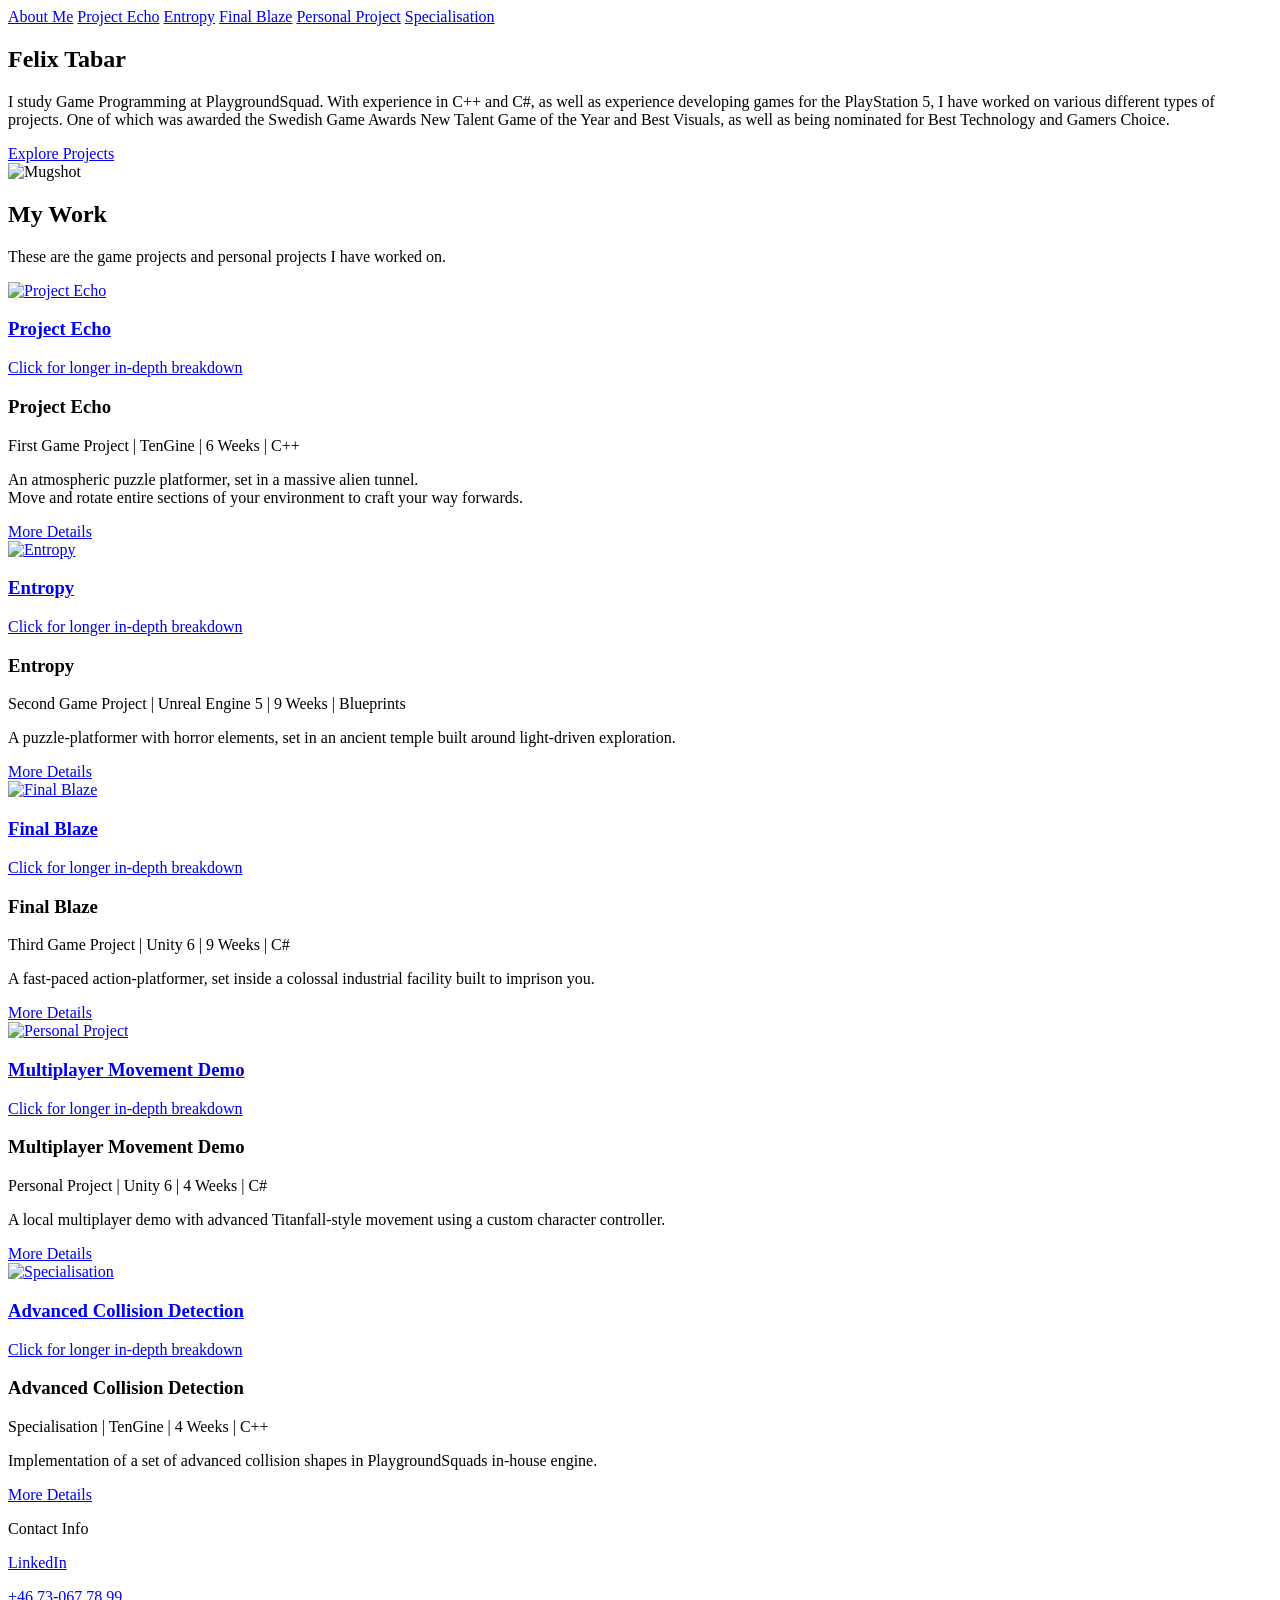
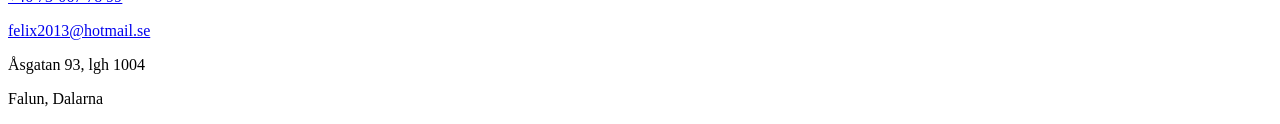
==== index.html @ 7a516125 "rewrote page titles" ====
<!DOCTYPE html>
<html lang="en">
<head>
    <meta charset="UTF-8">
    <meta name="viewport" content="width=device-width, initial-scale=1.0">
    <title>Felix Tabar - Home</title>
    
    <!-- Google Fonts -->
    <link rel="preconnect" href="https://fonts.googleapis.com">
    <link rel="preconnect" href="https://fonts.gstatic.com" crossorigin>
    <link href="https://fonts.googleapis.com/css2?family=Cormorant+Garamond:ital,wght@0,300;0,400;0,500;0,600;1,300;1,400&family=DM+Sans:ital,wght@0,400;0,500;0,600;1,400&display=swap" rel="stylesheet">
    <link rel="stylesheet" href="style.css">
    <!--

-->
</head>
<body>
    <!-- Header -->
    <header class="site-header" id="header">
        <div class="container">
            <nav class="nav-main">
                <a href="#">About Me</a>
                <a href="echo/index.html">Project Echo</a>
                <a href="entropy/index.html">Entropy</a>
                <a href="blaze/index.html">Final Blaze</a>
                <a href="personal-project/index.html">Personal Project</a>
                <a href="specialisation/index.html">Specialisation</a>
            </nav>
        </div>
    </header>
    
    <!-- Hero Section -->
    <section class="hero">
        <div class="hero-content">
            <h1 class="heading-display hero-title">
                Felix Tabar
            </h1>
            <p class="text-body hero-description">
                I study Game Programming at PlaygroundSquad.
                With experience in C++ and C#, as well as experience developing games for the PlayStation 5, I have worked on various different types of projects.
                One of which was awarded the Swedish Game Awards New Talent Game of the Year and Best Visuals,
                as well as being nominated for Best Technology and Gamers Choice.
            </p>
            <div class="hero-actions">
                <a href="#collections" class="btn-primary">Explore Projects</a>
            </div>
        </div>
        <div class="hero-image">
            <img src="images/felix.jpg" 
                alt="Mugshot">
        </div>
    </section>

    <!-- Collections -->
    <section class="collections" id="collections">
        <div class="container">
            <div class="section-header">
                <div class="section-header-left">
                    <h2 class="heading-display section-title">My Work</h2>
                    <p class="text-body section-subtitle">
                        These are the game projects and personal projects I have worked on.
                    </p>
                </div>
            </div>
            
            <div class="collections-grid">

    <div class="collection-item">

        <a href="echo/index.html" class="collection-media">
            <div class="collection-image">
                <img src="images/echo-banner.jpg" alt="Project Echo">
            </div>

            <div class="collection-overlay">
                <h3 class="collection-name">Project Echo</h3>
                <p class="collection-count">Click for longer in-depth breakdown</p>
            </div>
        </a>

        <div class="collection-text">
            <h3 class="collection-title">Project Echo</h3>
            <p class="collection-subtitle">First Game Project | TenGine | 6 Weeks | C++</p>

            <p class="collection-description">
                An atmospheric puzzle platformer, set in a massive alien tunnel.
                <br>
                Move and rotate entire sections of your environment to craft your way forwards.
            </p>

            <div>
                <a href="echo/index.html" class="btn-collection">More Details</a>
            </div>
        </div>

    </div>

    <div class="collection-item">

        <a href="entropy/index.html" class="collection-media">
            <div class="collection-image">
                <img src="images/entropy-banner3.png" alt="Entropy">
            </div>

            <div class="collection-overlay">
                <h3 class="collection-name">Entropy</h3>
                <p class="collection-count">Click for longer in-depth breakdown</p>
            </div>
        </a>

        <div class="collection-text">
            <h3 class="collection-title">Entropy</h3>
            <p class="collection-subtitle">Second Game Project | Unreal Engine 5 | 9 Weeks | Blueprints</p>

            <p class="collection-description">
                A puzzle-platformer with horror elements, set in an ancient temple built around light-driven exploration.
            </p>

            <div>
                <a href="entropy/index.html" class="btn-collection">More Details</a>
            </div>
        </div>

    </div>

    <div class="collection-item">

        <a href="blaze/index.html" class="collection-media">
            <div class="collection-image">
                <img src="images/blaze-banner2.jpg" alt="Final Blaze">
            </div>

            <div class="collection-overlay">
                <h3 class="collection-name">Final Blaze</h3>
                <p class="collection-count">Click for longer in-depth breakdown</p>
            </div>
        </a>

        <div class="collection-text">
            <h3 class="collection-title">Final Blaze</h3>
            <p class="collection-subtitle">Third Game Project | Unity 6 | 9 Weeks | C#</p>

            <p class="collection-description">
                A fast-paced action-platformer, set inside a colossal industrial facility built to imprison you.
            </p>

            <div>
                <a href="blaze/index.html" class="btn-collection">More Details</a>
            </div>
        </div>

    </div>

    <div class="collection-item">

        <a href="personal-project/index.html" class="collection-media">
            <div class="collection-image">
                <img src="images/personal-project-banner.png" alt="Personal Project">
            </div>

            <div class="collection-overlay">
                <h3 class="collection-name">Multiplayer Movement Demo</h3>
                <p class="collection-count">Click for longer in-depth breakdown</p>
            </div>
        </a>

        <div class="collection-text">
            <h3 class="collection-title">Multiplayer Movement Demo</h3>
            <p class="collection-subtitle">Personal Project | Unity 6 | 4 Weeks | C#</p>

            <p class="collection-description">
                A local multiplayer demo with advanced Titanfall-style movement using a custom character controller.
            </p>

            <div>
                <a href="personal-project/index.html" class="btn-collection">More Details</a>
            </div>
        </div>

    </div>

    <div class="collection-item">

        <a href="specialisation/index.html" class="collection-media">
            <div class="collection-image">
                <img src="images/specialisation-banner.png" alt="Specialisation">
            </div>

            <div class="collection-overlay">
                <h3 class="collection-name">Advanced Collision Detection</h3>
                <p class="collection-count">Click for longer in-depth breakdown</p>
            </div>
        </a>

        <div class="collection-text">
            <h3 class="collection-title">Advanced Collision Detection</h3>
            <p class="collection-subtitle">Specialisation | TenGine | 4 Weeks | C++</p>

            <p class="collection-description">
                Implementation of a set of advanced collision shapes in PlaygroundSquads in-house engine.
            </p>

            <div>
                <a href="specialisation/index.html" class="btn-collection">More Details</a>
            </div>
        </div>

    </div>

</div>
        </div>
    </section>
    
    <footer class="site-footer">
            <div class="footer-brand">
                <p class="footer-logo">Contact Info</p>
                <div class="footer-contact-info">
                    <p><a href="https://www.linkedin.com/in/felix-tabar-360894291/">LinkedIn</a></p>
                    <p><a href="tel:+46730677899">+46 73-067 78 99</a></p>
                    <p><a href="mailto:felix2013@hotmail.se">felix2013@hotmail.se</a></p>
                    <p>Åsgatan 93, lgh 1004</p>
                    <p>Falun, Dalarna</p>
                </div>
            </div>
    </footer>

</body>
</html>
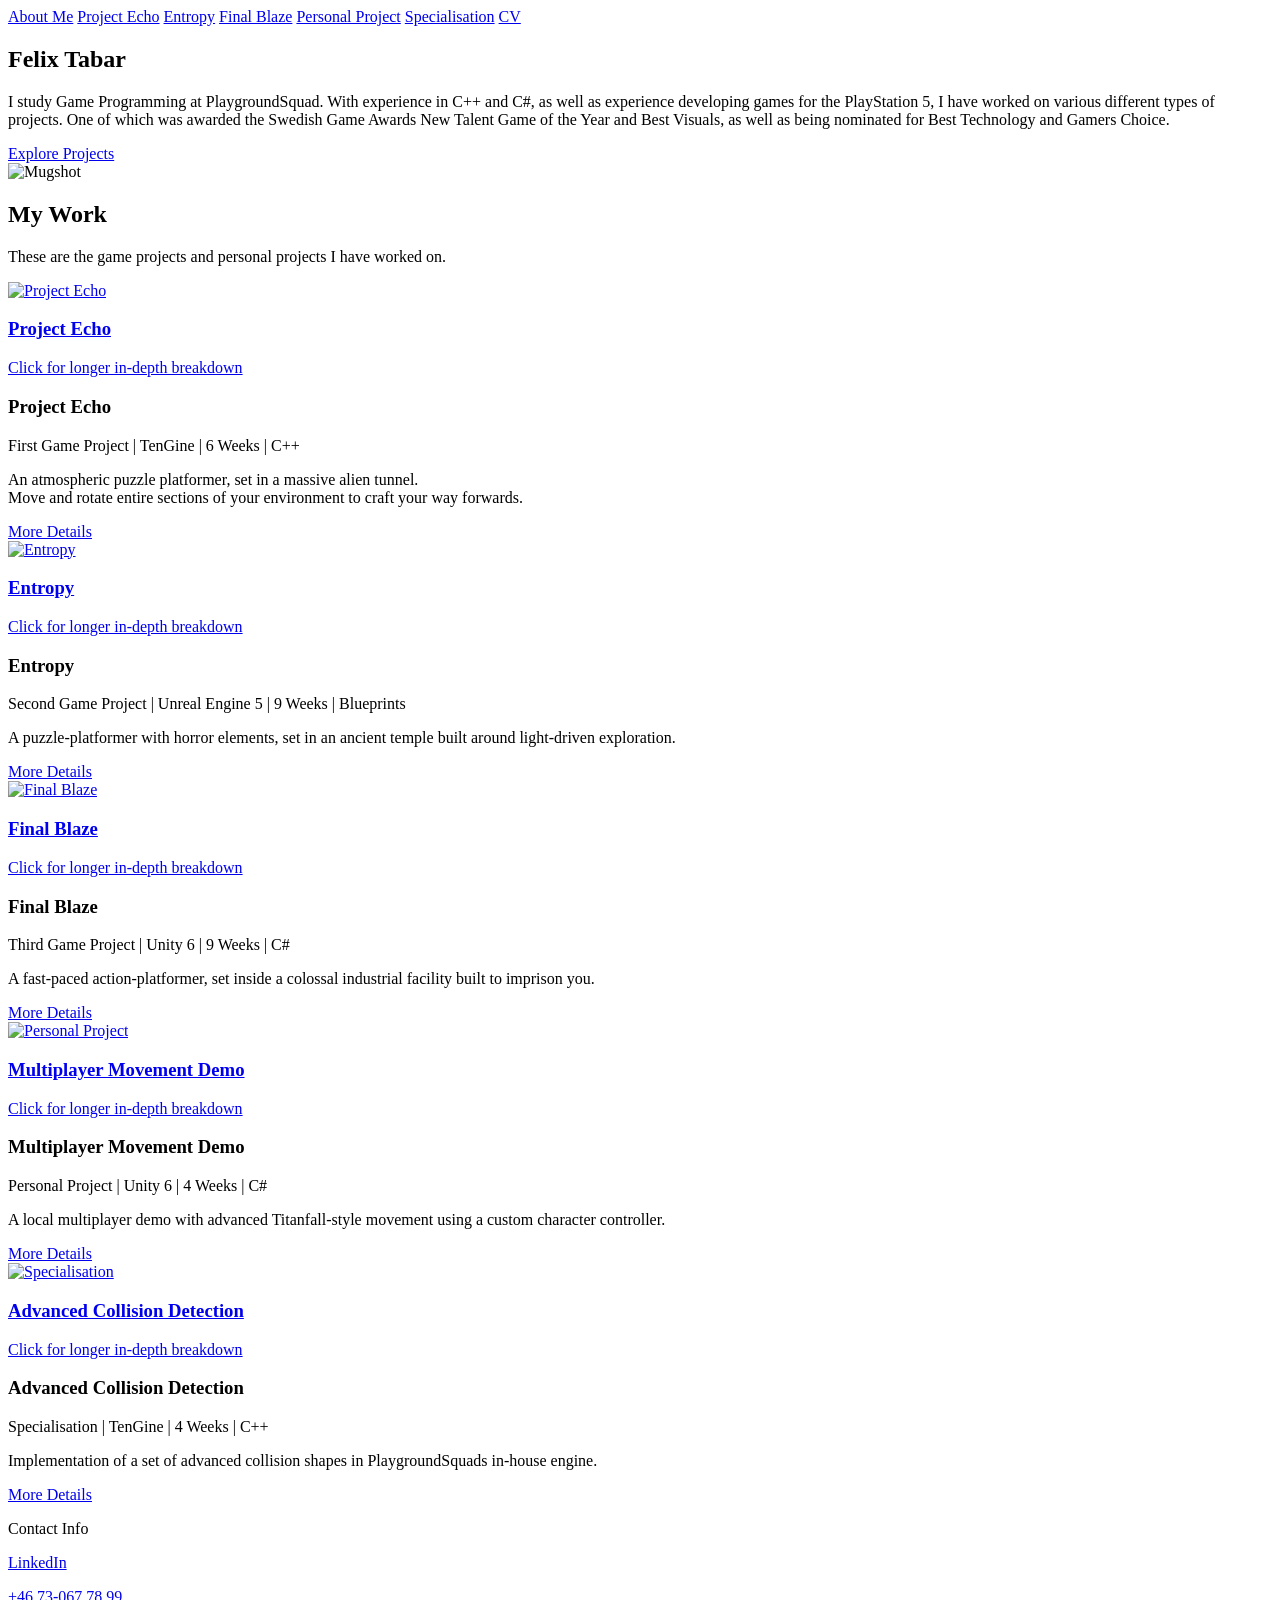
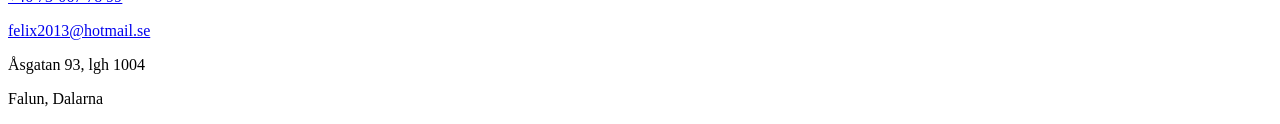
==== commit f4368c8a: "added CV to all pages" ====
--- a/index.html
+++ b/index.html
@@ -25,6 +25,7 @@
                 <a href="blaze/index.html">Final Blaze</a>
                 <a href="personal-project/index.html">Personal Project</a>
                 <a href="specialisation/index.html">Specialisation</a>
+                <a href="../files/CV_Felix_Tabar.pdf">CV</a>
             </nav>
         </div>
     </header>
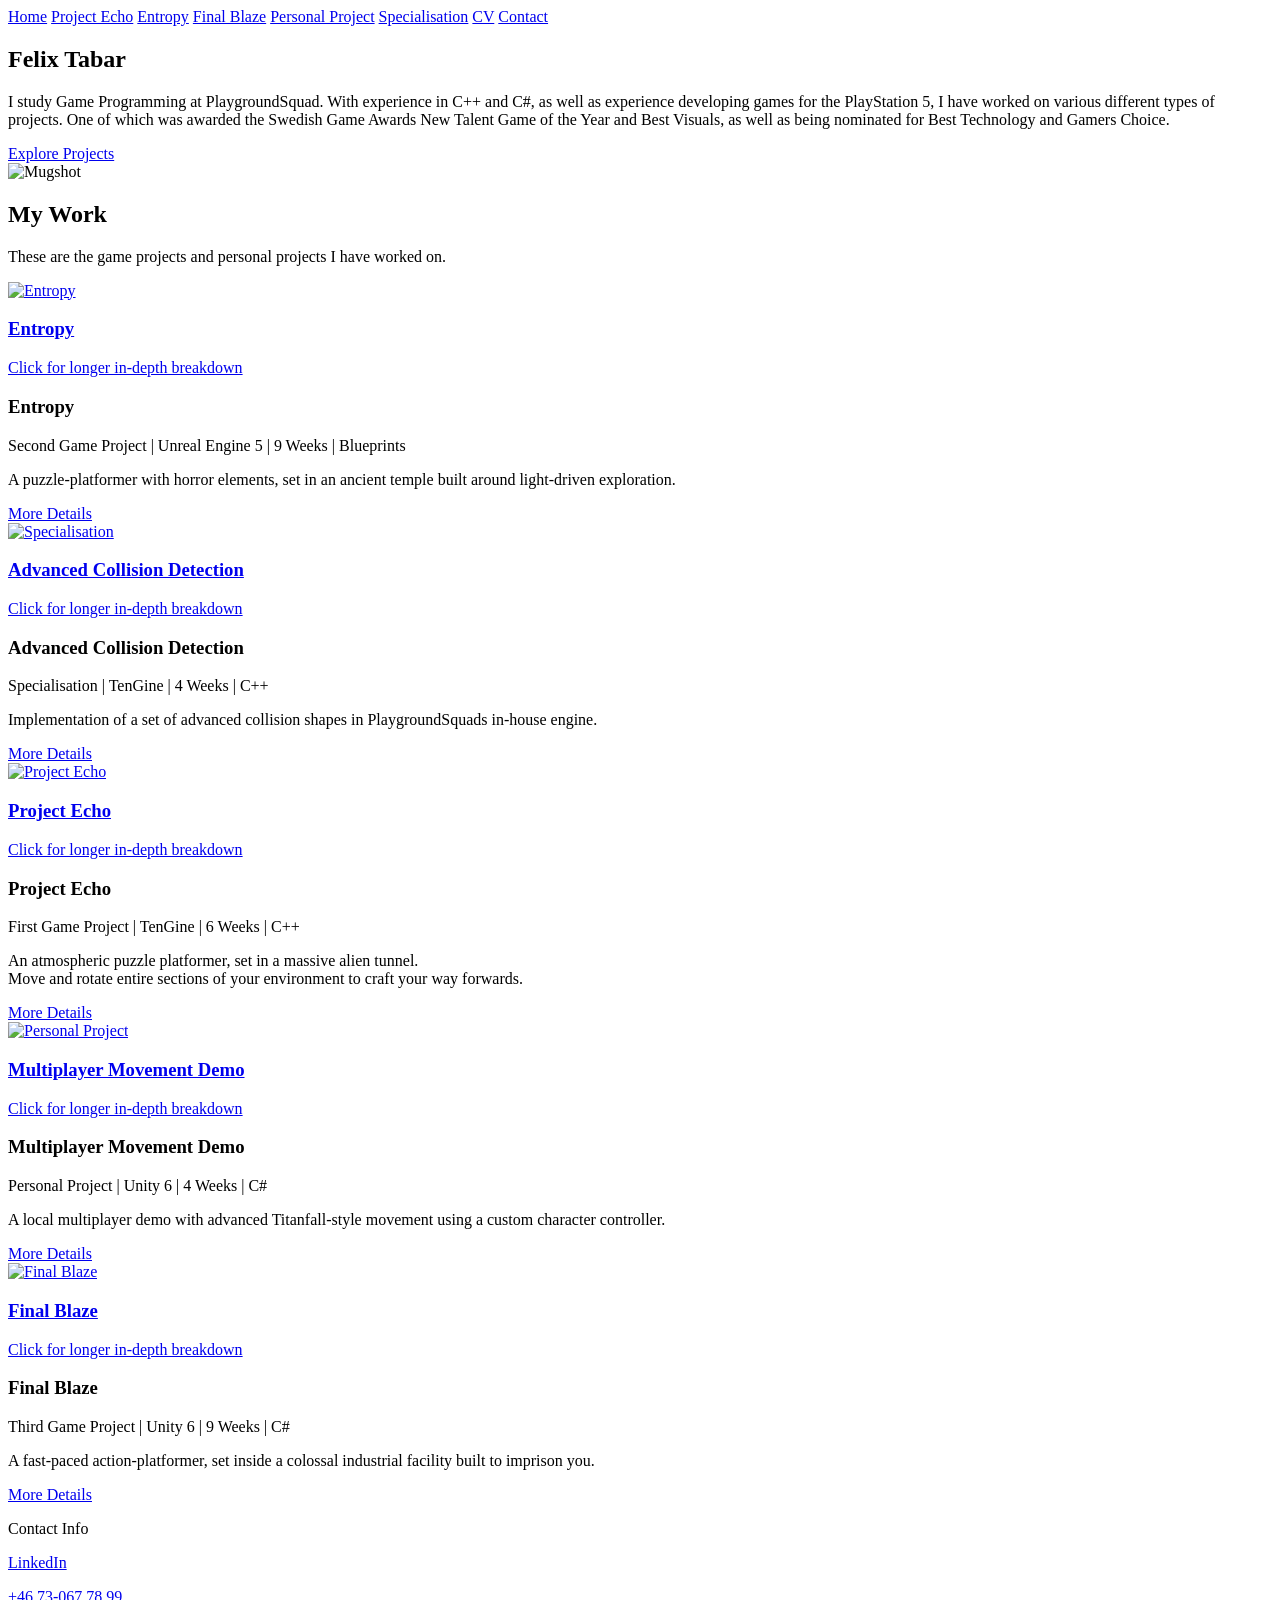
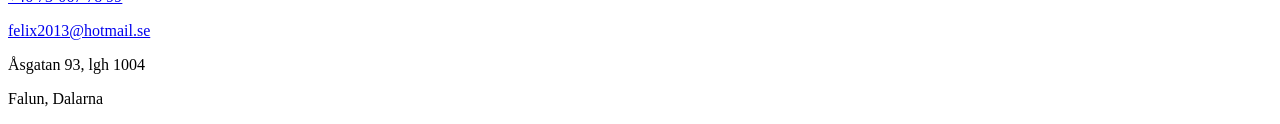
==== commit 09c76b11: "Reorganized project layout, added contact button to nav" ====
--- a/index.html
+++ b/index.html
@@ -19,13 +19,14 @@
     <header class="site-header" id="header">
         <div class="container">
             <nav class="nav-main">
-                <a href="#">About Me</a>
+                <a href="#">Home</a>
                 <a href="echo/index.html">Project Echo</a>
                 <a href="entropy/index.html">Entropy</a>
                 <a href="blaze/index.html">Final Blaze</a>
                 <a href="personal-project/index.html">Personal Project</a>
                 <a href="specialisation/index.html">Specialisation</a>
-                <a href="../files/CV_Felix_Tabar.pdf">CV</a>
+                <a href="files/CV_Felix_Tabar.pdf">CV</a>
+                <a href="#contact">Contact</a>
             </nav>
         </div>
     </header>
@@ -68,6 +69,62 @@
 
     <div class="collection-item">
 
+        <a href="entropy/index.html" class="collection-media">
+            <div class="collection-image">
+                <img src="images/entropy-banner3.png" alt="Entropy">
+            </div>
+
+            <div class="collection-overlay">
+                <h3 class="collection-name">Entropy</h3>
+                <p class="collection-count">Click for longer in-depth breakdown</p>
+            </div>
+        </a>
+
+        <div class="collection-text">
+            <h3 class="collection-title">Entropy</h3>
+            <p class="collection-subtitle">Second Game Project | Unreal Engine 5 | 9 Weeks | Blueprints</p>
+
+            <p class="collection-description">
+                A puzzle-platformer with horror elements, set in an ancient temple built around light-driven exploration.
+            </p>
+
+            <div>
+                <a href="entropy/index.html" class="btn-collection">More Details</a>
+            </div>
+        </div>
+
+    </div>
+
+    <div class="collection-item">
+
+        <a href="specialisation/index.html" class="collection-media">
+            <div class="collection-image">
+                <img src="images/specialisation-banner.png" alt="Specialisation">
+            </div>
+
+            <div class="collection-overlay">
+                <h3 class="collection-name">Advanced Collision Detection</h3>
+                <p class="collection-count">Click for longer in-depth breakdown</p>
+            </div>
+        </a>
+
+        <div class="collection-text">
+            <h3 class="collection-title">Advanced Collision Detection</h3>
+            <p class="collection-subtitle">Specialisation | TenGine | 4 Weeks | C++</p>
+
+            <p class="collection-description">
+                Implementation of a set of advanced collision shapes in PlaygroundSquads in-house engine.
+            </p>
+
+            <div>
+                <a href="specialisation/index.html" class="btn-collection">More Details</a>
+            </div>
+        </div>
+
+    </div>
+
+    <div class="collection-item">
+
         <a href="echo/index.html" class="collection-media">
             <div class="collection-image">
                 <img src="images/echo-banner.jpg" alt="Project Echo">
@@ -98,27 +155,27 @@
 
     <div class="collection-item">
 
-        <a href="entropy/index.html" class="collection-media">
-            <div class="collection-image">
-                <img src="images/entropy-banner3.png" alt="Entropy">
-            </div>
-
-            <div class="collection-overlay">
-                <h3 class="collection-name">Entropy</h3>
-                <p class="collection-count">Click for longer in-depth breakdown</p>
-            </div>
-        </a>
-
-        <div class="collection-text">
-            <h3 class="collection-title">Entropy</h3>
-            <p class="collection-subtitle">Second Game Project | Unreal Engine 5 | 9 Weeks | Blueprints</p>
-
-            <p class="collection-description">
-                A puzzle-platformer with horror elements, set in an ancient temple built around light-driven exploration.
-            </p>
-
-            <div>
-                <a href="entropy/index.html" class="btn-collection">More Details</a>
+        <a href="personal-project/index.html" class="collection-media">
+            <div class="collection-image">
+                <img src="images/personal-project-banner.png" alt="Personal Project">
+            </div>
+
+            <div class="collection-overlay">
+                <h3 class="collection-name">Multiplayer Movement Demo</h3>
+                <p class="collection-count">Click for longer in-depth breakdown</p>
+            </div>
+        </a>
+
+        <div class="collection-text">
+            <h3 class="collection-title">Multiplayer Movement Demo</h3>
+            <p class="collection-subtitle">Personal Project | Unity 6 | 4 Weeks | C#</p>
+
+            <p class="collection-description">
+                A local multiplayer demo with advanced Titanfall-style movement using a custom character controller.
+            </p>
+
+            <div>
+                <a href="personal-project/index.html" class="btn-collection">More Details</a>
             </div>
         </div>
 
@@ -152,67 +209,11 @@
 
     </div>
 
-    <div class="collection-item">
-
-        <a href="personal-project/index.html" class="collection-media">
-            <div class="collection-image">
-                <img src="images/personal-project-banner.png" alt="Personal Project">
-            </div>
-
-            <div class="collection-overlay">
-                <h3 class="collection-name">Multiplayer Movement Demo</h3>
-                <p class="collection-count">Click for longer in-depth breakdown</p>
-            </div>
-        </a>
-
-        <div class="collection-text">
-            <h3 class="collection-title">Multiplayer Movement Demo</h3>
-            <p class="collection-subtitle">Personal Project | Unity 6 | 4 Weeks | C#</p>
-
-            <p class="collection-description">
-                A local multiplayer demo with advanced Titanfall-style movement using a custom character controller.
-            </p>
-
-            <div>
-                <a href="personal-project/index.html" class="btn-collection">More Details</a>
-            </div>
-        </div>
-
-    </div>
-
-    <div class="collection-item">
-
-        <a href="specialisation/index.html" class="collection-media">
-            <div class="collection-image">
-                <img src="images/specialisation-banner.png" alt="Specialisation">
-            </div>
-
-            <div class="collection-overlay">
-                <h3 class="collection-name">Advanced Collision Detection</h3>
-                <p class="collection-count">Click for longer in-depth breakdown</p>
-            </div>
-        </a>
-
-        <div class="collection-text">
-            <h3 class="collection-title">Advanced Collision Detection</h3>
-            <p class="collection-subtitle">Specialisation | TenGine | 4 Weeks | C++</p>
-
-            <p class="collection-description">
-                Implementation of a set of advanced collision shapes in PlaygroundSquads in-house engine.
-            </p>
-
-            <div>
-                <a href="specialisation/index.html" class="btn-collection">More Details</a>
-            </div>
-        </div>
-
-    </div>
-
 </div>
         </div>
     </section>
     
-    <footer class="site-footer">
+    <footer class="site-footer" id="contact">
             <div class="footer-brand">
                 <p class="footer-logo">Contact Info</p>
                 <div class="footer-contact-info">
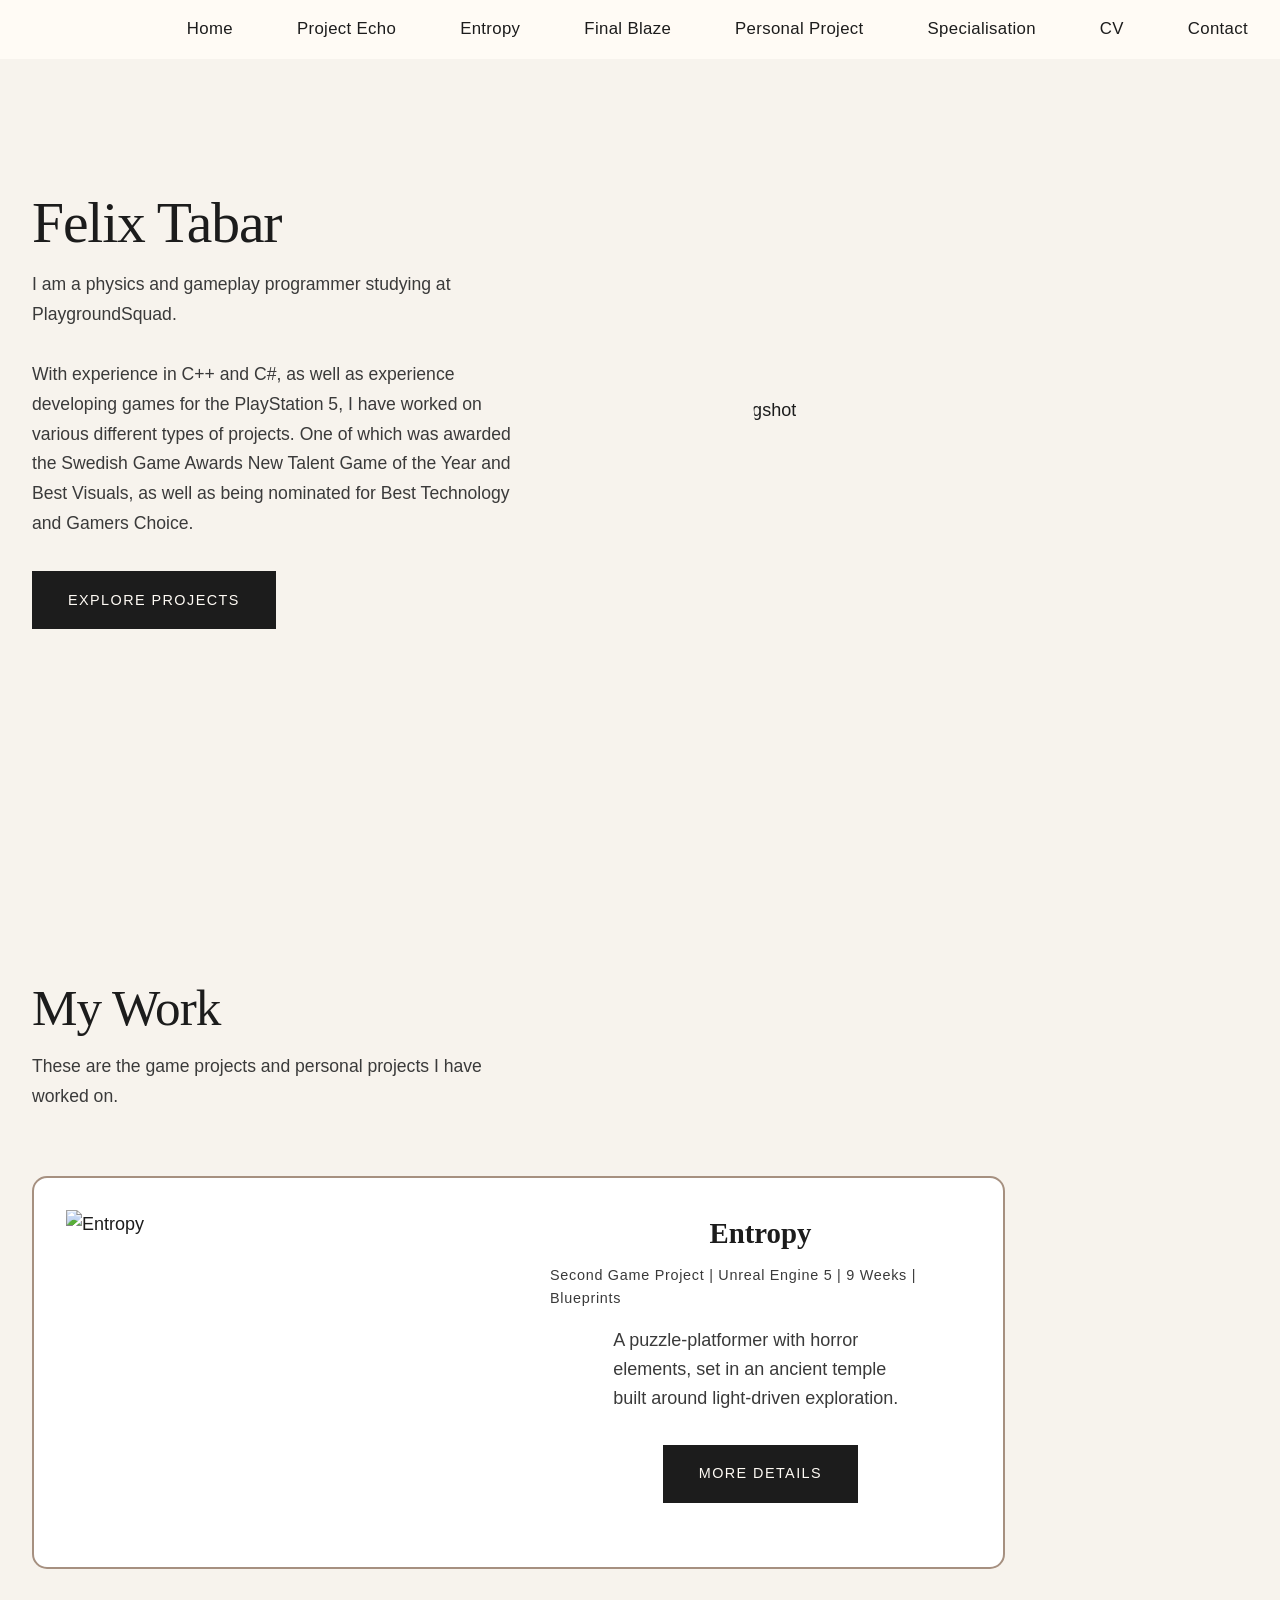
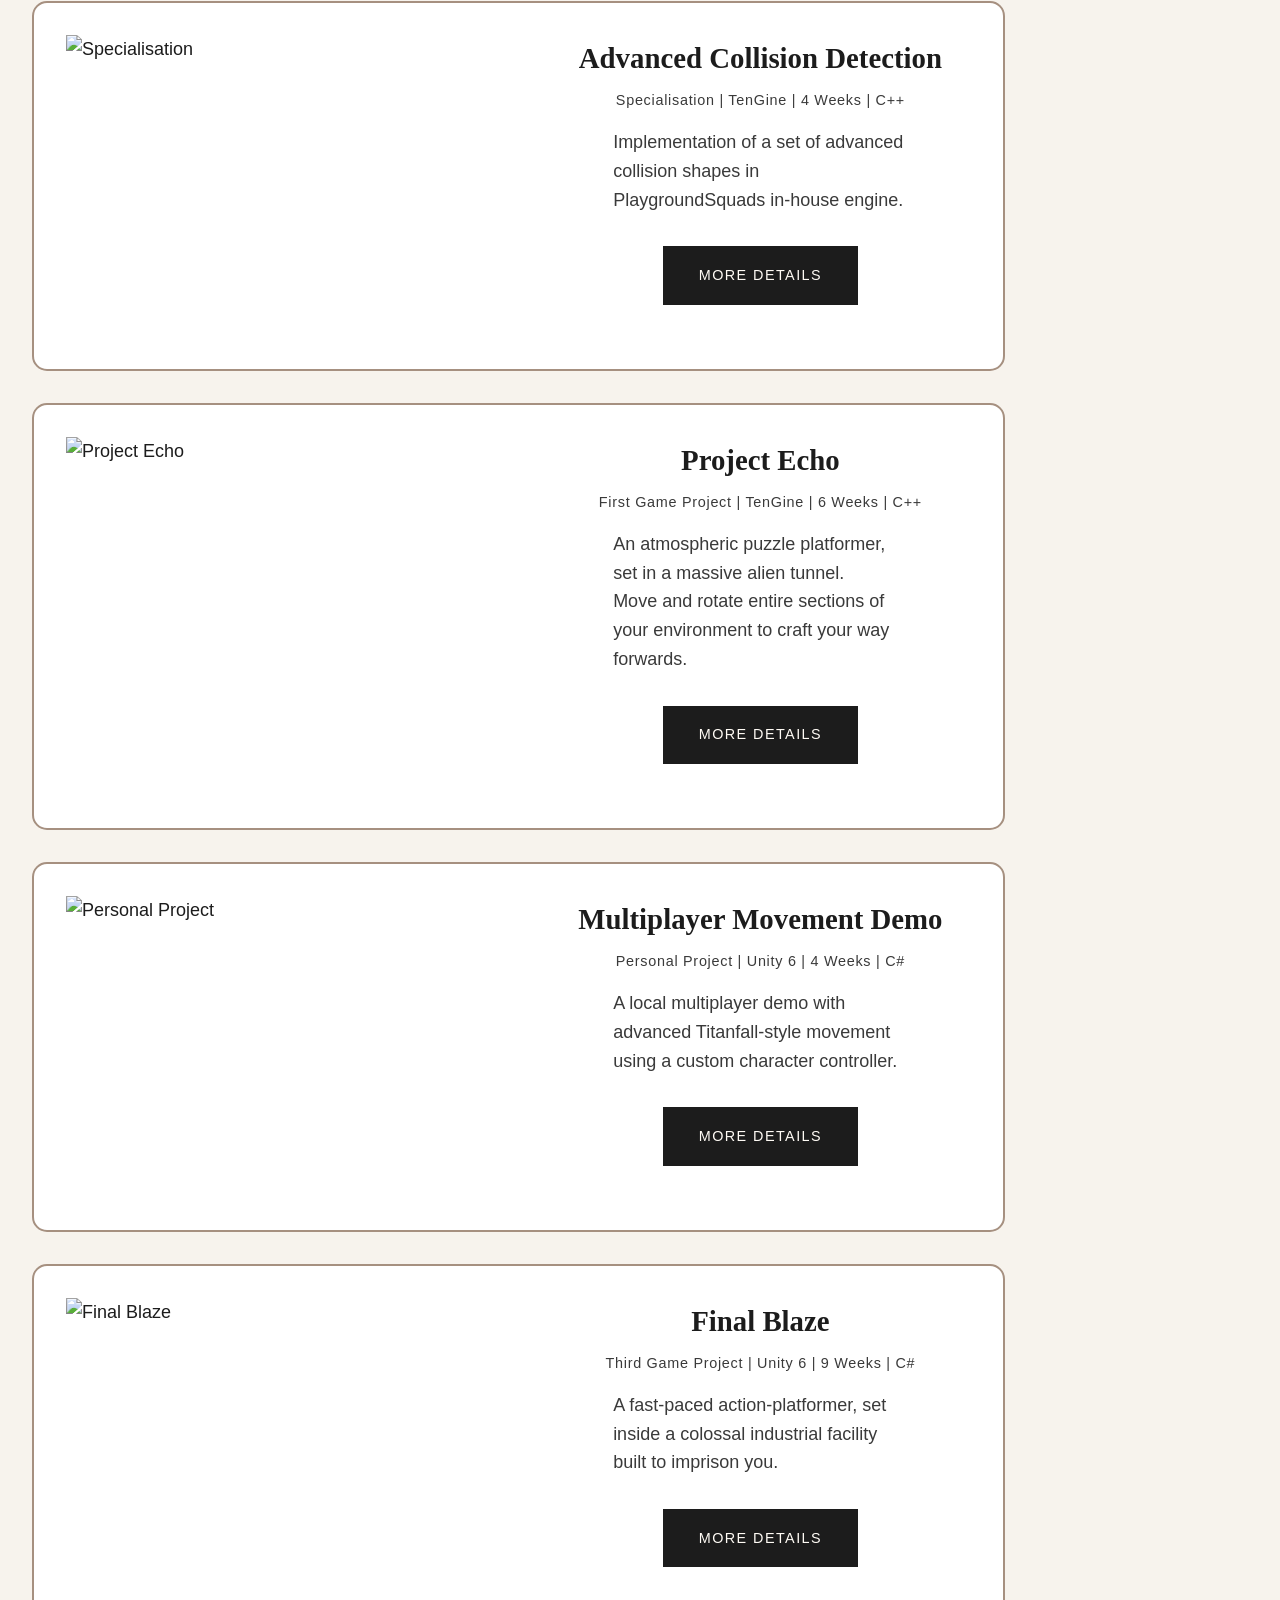
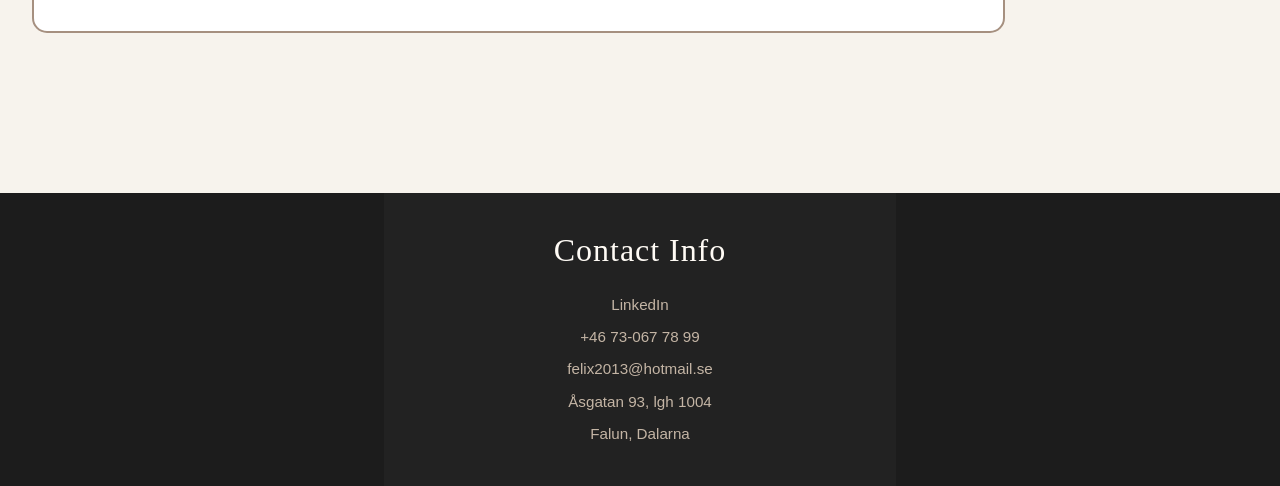
==== commit 71fbe087: "improved mobile support on most pages" ====
--- a/index.html
+++ b/index.html
@@ -38,7 +38,7 @@
                 Felix Tabar
             </h1>
             <p class="text-body hero-description">
-                I study Game Programming at PlaygroundSquad.
+                I am a physics and gameplay programmer studying at PlaygroundSquad. <br> <br>
                 With experience in C++ and C#, as well as experience developing games for the PlayStation 5, I have worked on various different types of projects.
                 One of which was awarded the Swedish Game Awards New Talent Game of the Year and Best Visuals,
                 as well as being nominated for Best Technology and Gamers Choice.
--- a/style.css
+++ b/style.css
@@ -0,0 +1,630 @@
+@charset "utf-8";
+
+:root {
+	--color-cream: #FFFBF5;
+	--color-ivory: #F7F3ED;
+	--color-warm-white: #FEFCF9;
+	--color-gold: #B8860B;
+	--color-gold-light: #D4A853;
+	--color-gold-dark: #8B6914;
+	--color-charcoal: #1C1C1C;
+	--color-charcoal-soft: #3A3A3A;
+	--color-taupe: #A69080;
+	--color-taupe-light: #C4B5A5;
+
+	--font-display: 'Cormorant Garamond', Georgia, serif;
+	--font-body: 'DM Sans', -apple-system, sans-serif;
+
+	--space-xs: 0.5rem;
+	--space-sm: 1rem;
+	--space-md: 2rem;
+	--space-lg: 4rem;
+	--space-xl: 6rem;
+	--space-2xl: 10rem;
+}
+
+*,
+*::before,
+*::after {
+	margin: 0;
+	padding: 0;
+	box-sizing: border-box;
+}
+
+hr
+{
+	border-style: solid;
+	
+	margin-top: var(--space-md);
+	margin-bottom: var(--space-md);
+	
+	margin-left: var(--space-md);
+	margin-right: var(--space-md);
+}
+
+html {
+	scroll-behavior: smooth;
+}
+
+body {
+	font-family: var(--font-body);
+	font-size: 18px;
+	line-height: 1.6;
+	color: var(--color-charcoal);
+	background-color: var(--color-cream);
+	-webkit-font-smoothing: antialiased;
+}
+
+img {
+	max-width: 100%;
+	height: auto;
+	display: block;
+}
+
+a {
+	color: inherit;
+	text-decoration: none;
+}
+
+/* Typography */
+.heading-display {
+	font-family: var(--font-display);
+	font-weight: 300;
+	line-height: 1.1;
+	letter-spacing: -0.02em;
+}
+
+.heading-editorial {
+	font-family: var(--font-display);
+	font-weight: 400;
+	font-style: italic;
+	line-height: 1.2;
+}
+
+.text-label {
+	font-family: var(--font-body);
+	font-size: 0.85rem;
+	font-weight: 500;
+	letter-spacing: 0.15em;
+	text-transform: uppercase;
+	color: var(--color-taupe);
+}
+
+.text-body {
+	font-family: var(--font-body);
+	font-size: 1.1rem;
+	line-height: 1.7;
+	color: var(--color-charcoal-soft);
+}
+
+/* Layout Utilities */
+.container {
+	width: 100%;
+	max-width: 1400px;
+	margin: 0 auto;
+	padding: 0 var(--space-md);
+}
+
+.container--narrow {
+	max-width: 900px;
+}
+
+.container--wide {
+	max-width: 1600px;
+}
+
+/* ========================================
+           HEADER / NAVIGATION
+======================================== */
+.site-header {
+	position: fixed;
+	top: 0;
+	left: 0;
+	right: 0;
+	z-index: 1000;
+	padding: var(--space-xs) 0;
+	/* transition: background 0.4s ease, padding 0.4s ease; */
+}
+
+.site-header::before {
+	content: '';
+	position: absolute;
+	top: 0;
+	left: 0;
+	right: 0;
+	bottom: 0;
+	background-color: rgba(255, 251, 245, 1.0);
+	z-index: -1;
+}
+
+.site-header.scrolled {
+	background: rgba(255, 251, 245, 0.98);
+	backdrop-filter: blur(10px);
+	padding: var(--space-sm) 0;
+	box-shadow: 0 1px 0 rgba(0, 0, 0, 0.05);
+}
+
+.site-header.scrolled::before {
+	display: none;
+}
+
+.nav-main {
+	display: flex;
+	justify-content: right;
+
+	gap: var(--space-lg);
+}
+
+.nav-main a:not(.nav-cta) {
+	font-family: var(--font-body);
+	font-size: 1.05rem;
+	font-weight: 500;
+	letter-spacing: 0.02em;
+	position: relative;
+	padding: var(--space-xs) 0;
+	/* transition: color 0.3s ease; */
+}
+
+.nav-main a:not(.nav-cta):hover {
+	color: var(--color-gold);
+}
+
+.nav-cta {
+	font-family: var(--font-body);
+	font-size: 0.9rem;
+	font-weight: 500;
+	letter-spacing: 0.1em;
+	text-transform: uppercase;
+	padding: 0.875rem 1.5rem;
+	border: 1px solid var(--color-charcoal);
+	/* transition: all 0.3s ease; */
+}
+
+.nav-cta:hover {
+	background-color: var(--color-charcoal);
+	color: var(--color-cream);
+}
+
+/* ========================================
+           HERO SECTION
+        ======================================== */
+.hero {
+	min-height: 600px;
+	max-height: 820px;
+	height: 100vh;
+	display: grid;
+	grid-template-columns: 1fr 0.8fr;
+	background-color: var(--color-ivory);
+	overflow: hidden;
+}
+
+.hero-content {
+	display: flex;
+	flex-direction: column;
+	justify-content: center;
+	padding: var(--space-md) var(--space-lg);
+	padding-left: max(var(--space-md), calc((100vw - 1400px) / 2 + var(--space-md)));
+}
+
+.hero-title {
+	font-size: clamp(2.5rem, 4.5vw, 4rem);
+	margin-bottom: var(--space-sm);
+	opacity: 0;
+	transform: translateY(30px);
+	animation: fadeUp 0.8s ease forwards;
+	animation-delay: 0.3s;
+}
+
+.hero-title em {
+	font-style: italic;
+	color: var(--color-gold);
+}
+
+.hero-description {
+	max-width: 480px;
+	margin-bottom: var(--space-md);
+	opacity: 0;
+	transform: translateY(20px);
+	animation: fadeUp 0.4s ease forwards;
+	animation-delay: 0.4s;
+}
+
+.hero-actions {
+	display: flex;
+	align-items: center;
+	gap: var(--space-md);
+	opacity: 0;
+	transform: translateY(20px);
+	animation: fadeUp 0.6s ease forwards;
+	animation-delay: 0.6s;
+}
+
+.btn-primary {
+	display: inline-flex;
+	align-items: center;
+	gap: var(--space-sm);
+	font-family: var(--font-body);
+	font-size: 0.9rem;
+	font-weight: 500;
+	letter-spacing: 0.1em;
+	text-transform: uppercase;
+	padding: 1.1rem 2.25rem;
+	background-color: var(--color-charcoal);
+	color: var(--color-cream);
+	border: none;
+	cursor: pointer;
+	transition: all 0.2s ease;
+}
+
+.btn-primary:hover {
+	background-color: var(--color-gold-dark);
+}
+
+.btn-text {
+	font-family: var(--font-body);
+	font-size: 1rem;
+	font-weight: 500;
+	color: var(--color-charcoal);
+	position: relative;
+}
+
+.btn-text::after {
+	content: '→';
+	margin-left: 0.5rem;
+	/* transition: margin-left 0.3s ease; */
+}
+
+.btn-text:hover::after {
+	margin-left: 0.75rem;
+}
+
+.hero-image {
+	display: flex;
+	align-items: center;
+	overflow: hidden;
+	clip-path: polygon(0 0, 100% 0, 100% 100%, 15% 100%);
+}
+
+.hero-slide.active {
+	opacity: 1;
+}
+
+.hero-slide img {
+	width: 100%;
+	height: 100%;
+	object-fit: cover;
+}
+
+.hero-image-overlay {
+	position: absolute;
+	bottom: var(--space-lg);
+	left: var(--space-lg);
+	background-color: var(--color-warm-white);
+	padding: var(--space-md);
+	max-width: 280px;
+	z-index: 10;
+	/* opacity: 0; */
+	transform: translateY(20px);
+	/* animation: fadeUp 0.8s ease forwards;
+	animation-delay: 1.1s; */
+}
+
+.overlay-title {
+	font-family: var(--font-display);
+	font-size: 1.4rem;
+	font-weight: 400;
+	margin-bottom: var(--space-xs);
+	/* transition: opacity 0.5s ease; */
+}
+
+.overlay-price {
+	font-family: var(--font-body);
+	font-size: 1rem;
+	color: var(--color-gold);
+	font-weight: 500;
+	/* transition: opacity 0.5s ease; */
+}
+
+@keyframes fadeUp {
+	to {
+		opacity: 1;
+		transform: translateY(0);
+	}
+}
+
+/* ========================================
+           COLLECTIONS SECTION
+======================================== */
+.collections {
+	padding: var(--space-2xl) 0;
+	background-color: var(--color-ivory);
+}
+
+.section-header {
+	display: flex;
+	justify-content: space-between;
+	align-items: flex-end;
+	margin-bottom: var(--space-lg);
+}
+
+.section-header-left {
+	max-width: 500px;
+}
+
+.section-title {
+	font-size: clamp(2.25rem, 4vw, 3.5rem);
+	margin-bottom: var(--space-sm);
+}
+
+.section-subtitle {
+	color: var(--color-charcoal-soft);
+}
+
+.collections-grid {
+	display: flex;
+	flex-direction: column;
+	gap: var(--space-md);
+}
+
+.collection-item {
+	display: flex;
+	gap: var(--space-lg);
+	align-items: stretch;
+	border: 2px solid var(--color-taupe);
+	max-width: 80%;
+	border-radius: 15px;
+	padding: var(--space-md);
+	background: white;
+}
+
+.collection-media {
+	position: relative;
+	display: block;
+	width: 420px;
+	flex-shrink: 0;
+	overflow: hidden;
+}
+
+.collection-image {
+	width: 100%;
+	height: 100%;
+}
+
+.collection-image img {
+	width: 100%;
+	height: 100%;
+	object-fit: cover;
+	transition: transform 0.6s ease;
+}
+
+.collection-media:hover img {
+	transform: scale(1.05);
+}
+
+.collection-overlay {
+	position: absolute;
+	inset: 0;
+	background: linear-gradient(to top, rgba(28, 28, 28, 0.7) 0%, transparent 60%);
+	display: flex;
+	flex-direction: column;
+	justify-content: flex-end;
+	padding: var(--space-md);
+	opacity: 0;
+	transition: opacity 0.4s ease;
+}
+
+.collection-media:hover .collection-overlay {
+	opacity: 1;
+}
+
+.collection-name {
+	font-family: var(--font-display);
+	font-size: 1.75rem;
+	font-weight: 400;
+	color: var(--color-cream);
+	margin-bottom: var(--space-xs);
+}
+
+.collection-count {
+	font-size: 0.9rem;
+	color: var(--color-taupe-light);
+	letter-spacing: 0.05em;
+}
+
+.collection-text {
+	display: flex;
+	max-width: 600px;
+	flex-direction: column;
+	align-items: center;
+}
+
+.collection-title {
+	font-family: var(--font-display);
+	font-size: 1.8rem;
+	margin-bottom: var(--space-xs);
+}
+
+.collection-subtitle {
+	font-size: 0.9rem;
+	letter-spacing: 0.05em;
+	color: var(--color-charcoal-soft);
+	margin-bottom: var(--space-sm);
+}
+
+.collection-description {
+	max-width: 70%;
+	line-height: 1.6;
+	color: var(--color-charcoal-soft);
+}
+
+.btn-collection {
+	display: inline-flex;
+	align-items: center;
+	gap: var(--space-sm);
+	font-family: var(--font-body);
+	font-size: 0.9rem;
+	font-weight: 500;
+	letter-spacing: 0.1em;
+	text-transform: uppercase;
+	padding: 1.1rem 2.25rem;
+	background-color: var(--color-charcoal);
+	color: var(--color-cream);
+	border: none;
+
+	margin: var(--space-md);
+}
+
+.btn-collection:hover {
+	background-color: var(--color-gold-dark);
+	transition: 0.3s;
+}
+
+/* ========================================
+         	  FOOTER
+======================================== */
+.site-footer {
+	background: linear-gradient(90deg,
+			#1C1C1C 0%,
+			#1C1C1C 30%,
+			#222222 30%,
+			#222222 70%,
+			#1C1C1C 70%,
+			#1C1C1C 100%);
+	color: var(--color-cream);
+	padding: var(--space-md) 0 var(--space-md);
+	
+	display: flex;
+	justify-content: center;
+}
+
+.footer-brand {
+	text-align: center;
+}
+
+.footer-logo {
+	font-family: var(--font-display);
+	font-size: 2rem;
+	font-weight: 400;
+	letter-spacing: 0.03em;
+	margin-bottom: var(--space-sm);
+}
+
+.footer-logo span {
+	color: var(--color-gold-light);
+}
+
+.footer-tagline {
+	font-size: 1rem;
+	color: var(--color-taupe);
+	line-height: 1.7;
+	margin-bottom: var(--space-md);
+}
+
+.footer-contact-info p {
+	font-size: 0.95rem;
+	color: var(--color-taupe-light);
+	margin-bottom: var(--space-xs);
+}
+
+.footer-contact-info a {
+	color: var(--color-taupe-light);
+	/* transition: color 0.3s ease; */
+}
+
+.footer-contact-info a:hover {
+	color: var(--color-gold-light);
+}
+
+/* ========================================
+           RESPONSIVE STYLES
+======================================== */
+@media (max-width: 1200px) {
+	.hero {
+		grid-template-columns: 1fr 1fr;
+	}
+
+	.hero-content {
+		padding: var(--space-md) var(--space-md);
+		padding-left: var(--space-lg);
+	}
+}
+
+@media (max-width: 1100px) {
+	.logo {
+		font-size: 1.5rem;
+	}
+
+	.nav-main {
+		gap: var(--space-md);
+	}
+
+	.nav-main a:not(.nav-cta) {
+		font-size: 0.85rem;
+	}
+
+	.nav-cta {
+		font-size: 0.75rem;
+		padding: 0.7rem 1rem;
+	}
+
+	.collection-item {
+		flex-direction: column;
+	}
+
+	.collection-media {
+		width: 100%;
+	}
+
+	.collection-image {
+		height: 50%;
+	}
+
+	.collection-text {
+		align-items: flex-start;
+	}
+}
+
+@media (max-width: 860px) {
+	.hero {
+		grid-template-columns: 1fr;
+		height: auto;
+		max-height: none;
+	}
+
+	.hero-content {
+		padding: calc(var(--space-lg) + 60px) var(--space-md) var(--space-lg);
+		order: 2;
+	}
+
+	.hero-image {
+		order: 1;
+		height: 400px;
+		clip-path: none;
+	}
+
+	.hero-image-overlay {
+		display: none;
+	}
+
+	.featured-grid,
+	.story-grid,
+	.craft-grid,
+	.contact-grid {
+		grid-template-columns: 1fr;
+	}
+
+	.contact-content {
+		padding-right: 0;
+	}
+
+	.footer-grid {
+		grid-template-columns: 1fr 1fr;
+		gap: var(--space-lg);
+	}
+
+	.footer-bottom {
+		flex-direction: column;
+		gap: var(--space-md);
+		text-align: center;
+	}
+}
